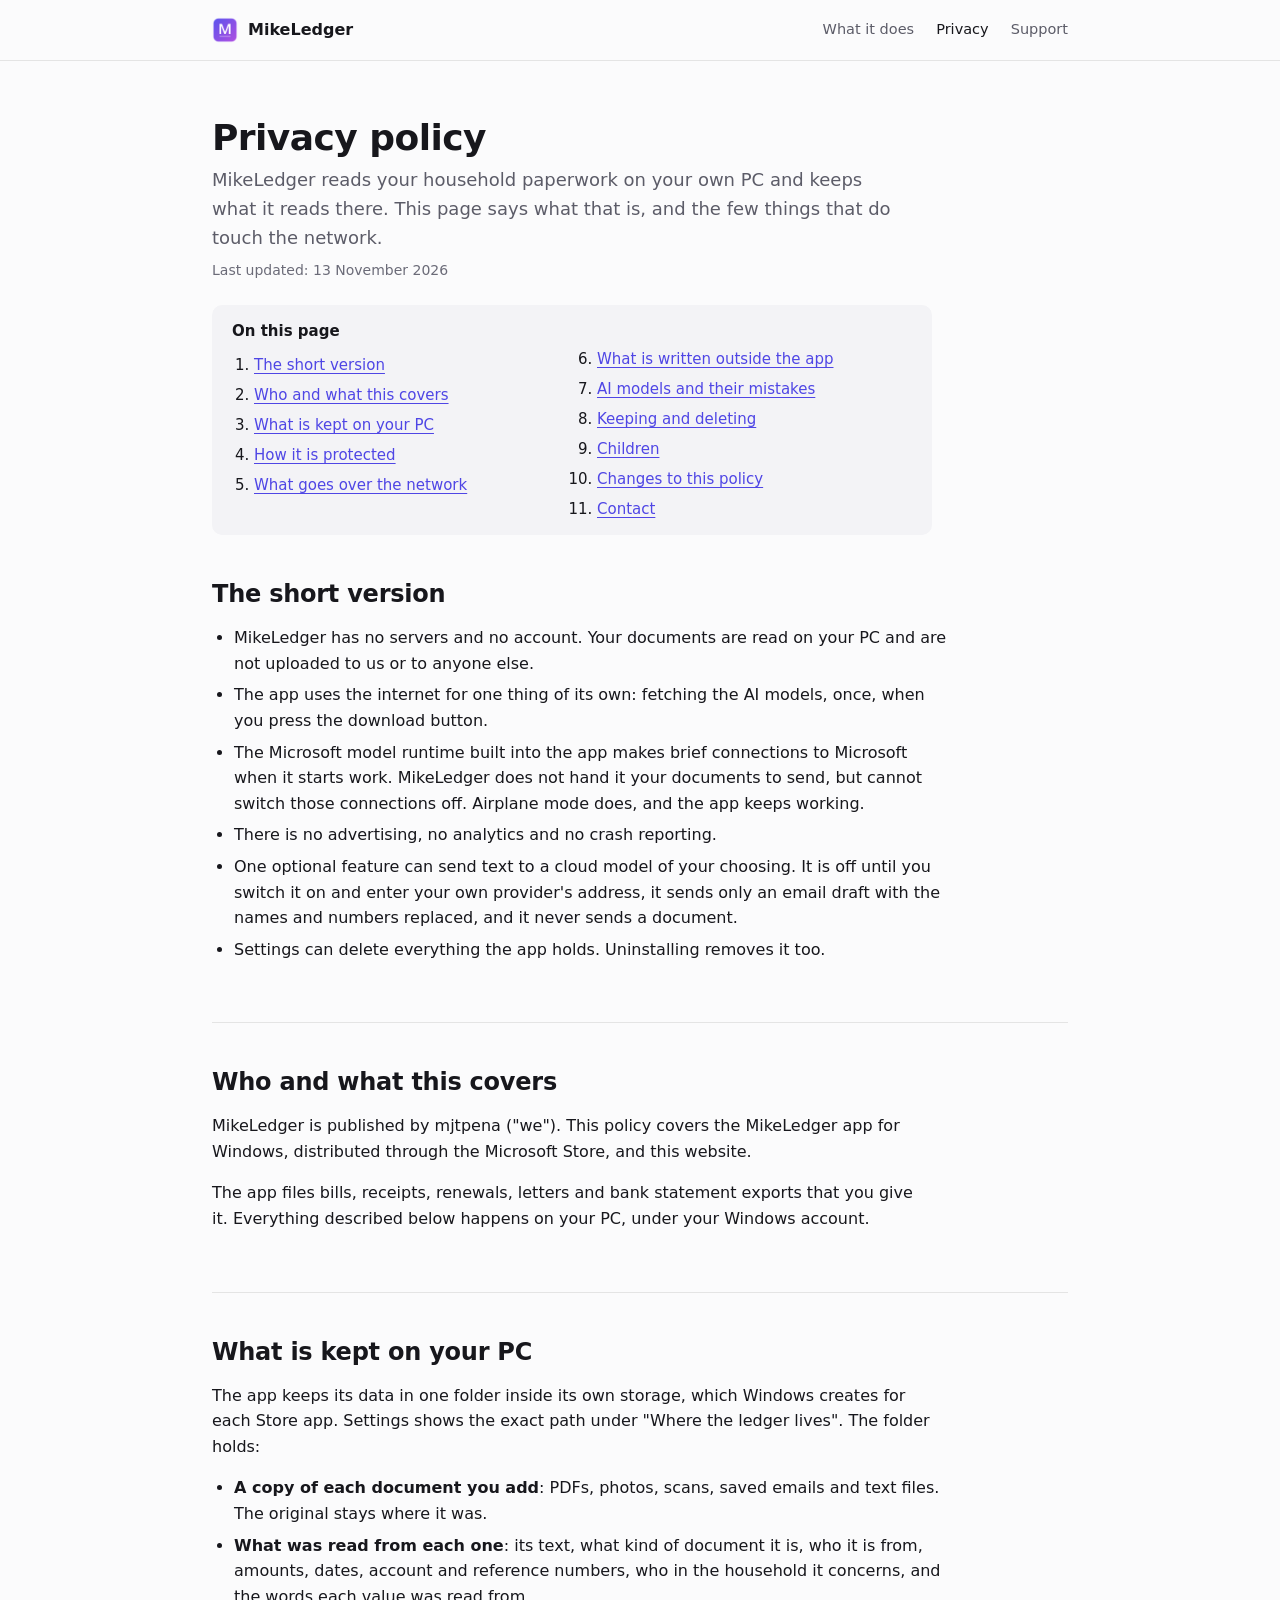
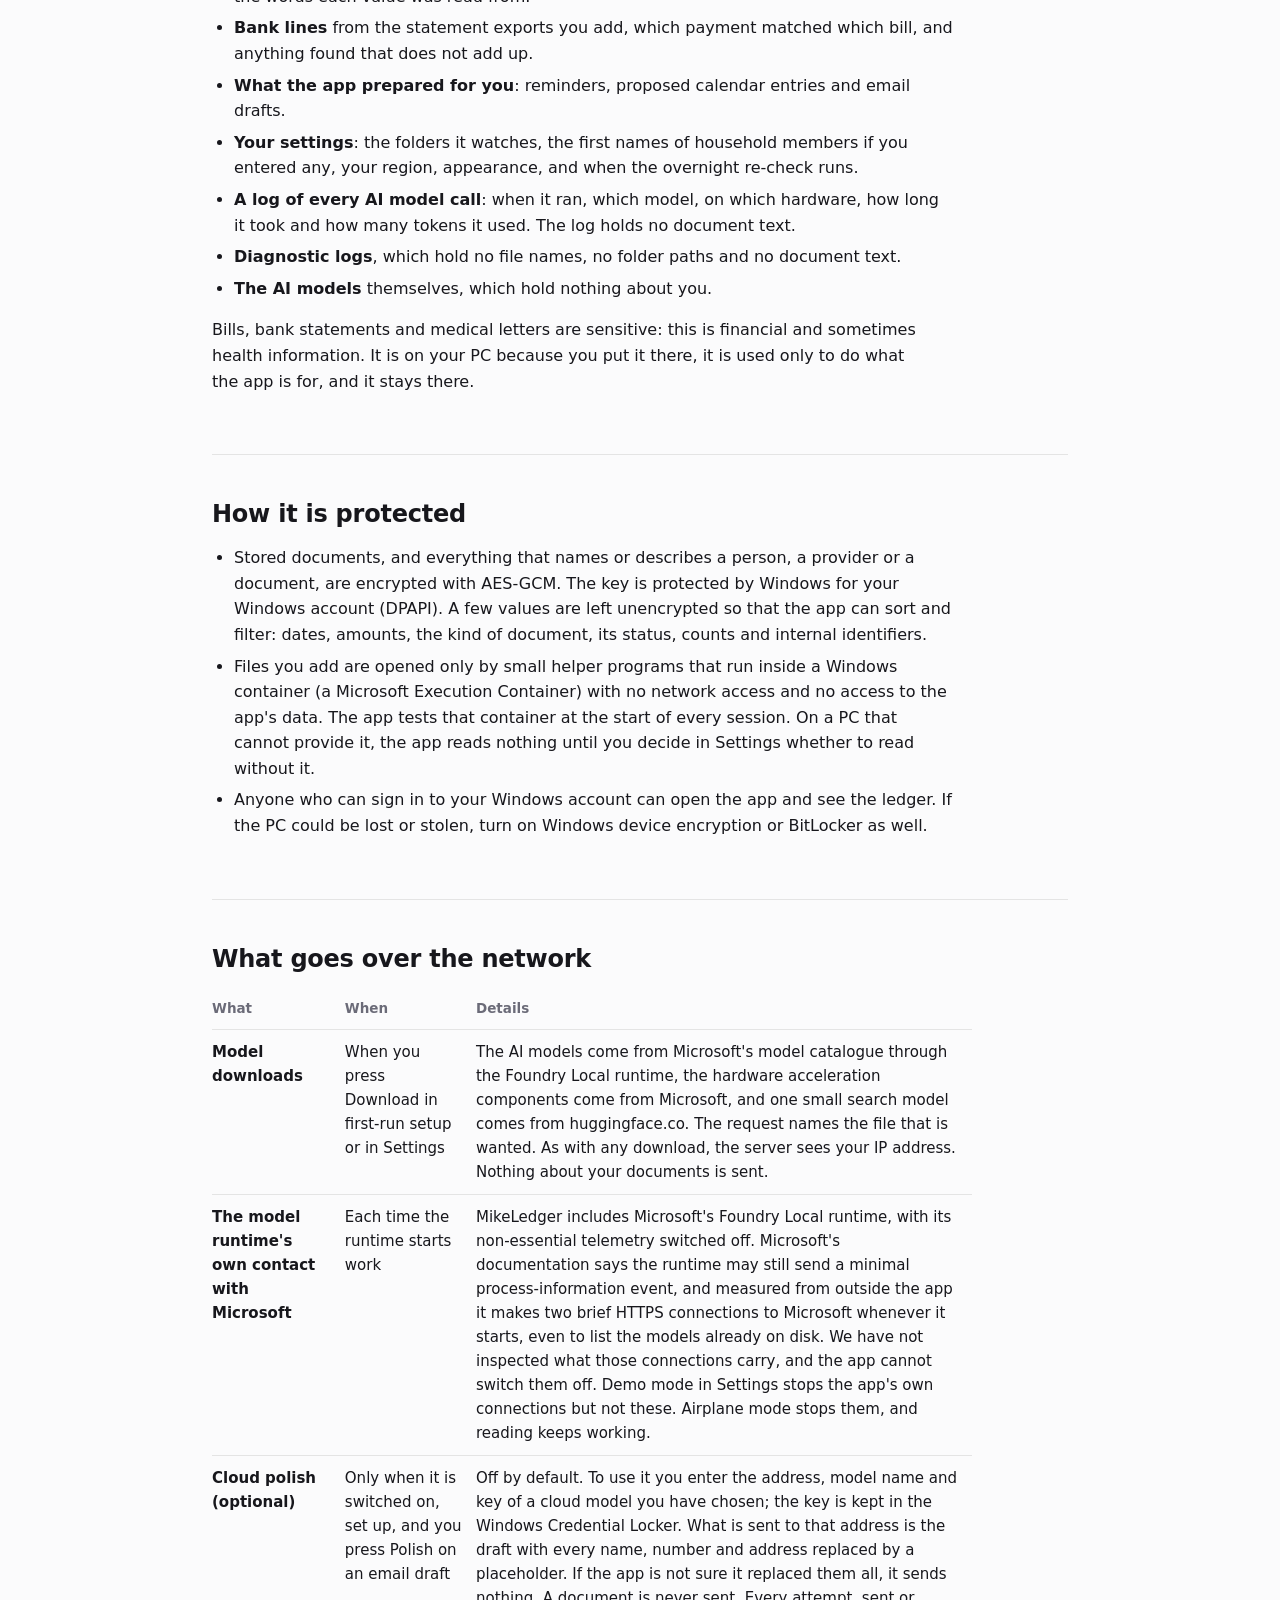
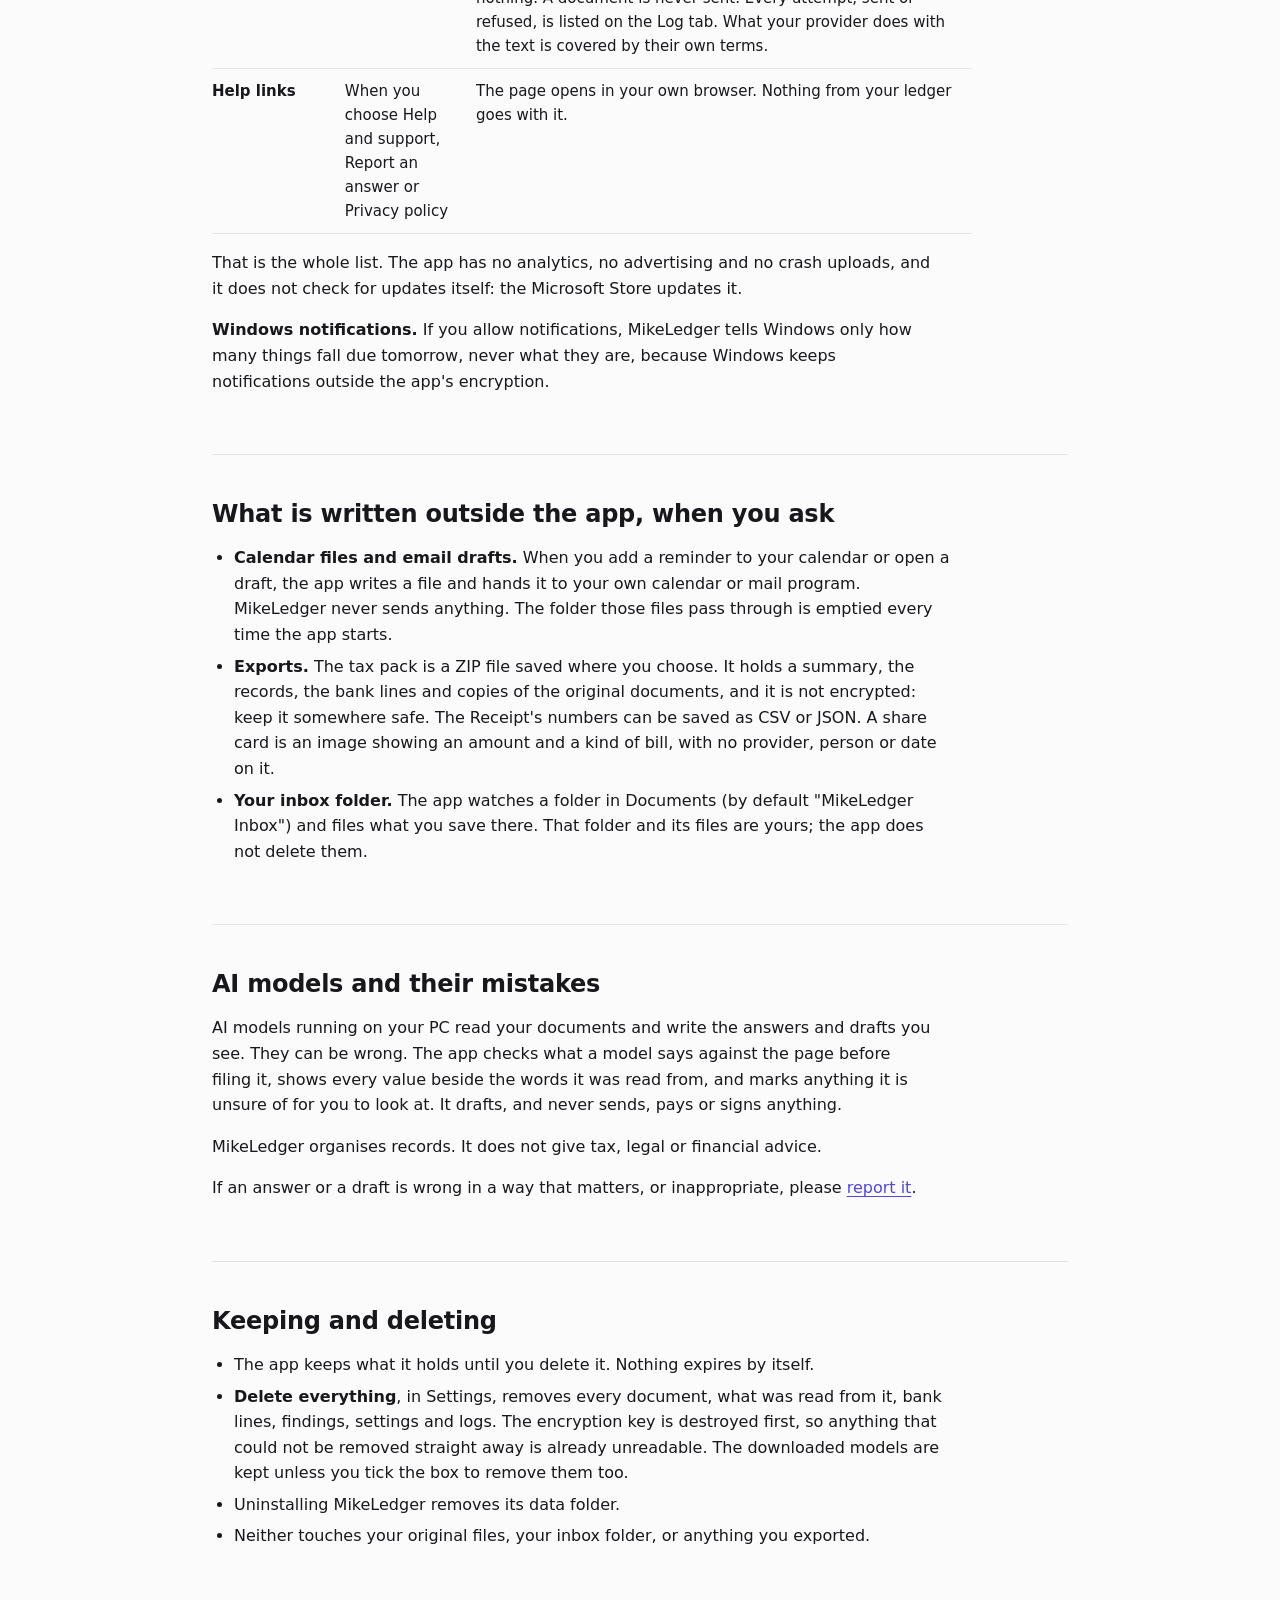
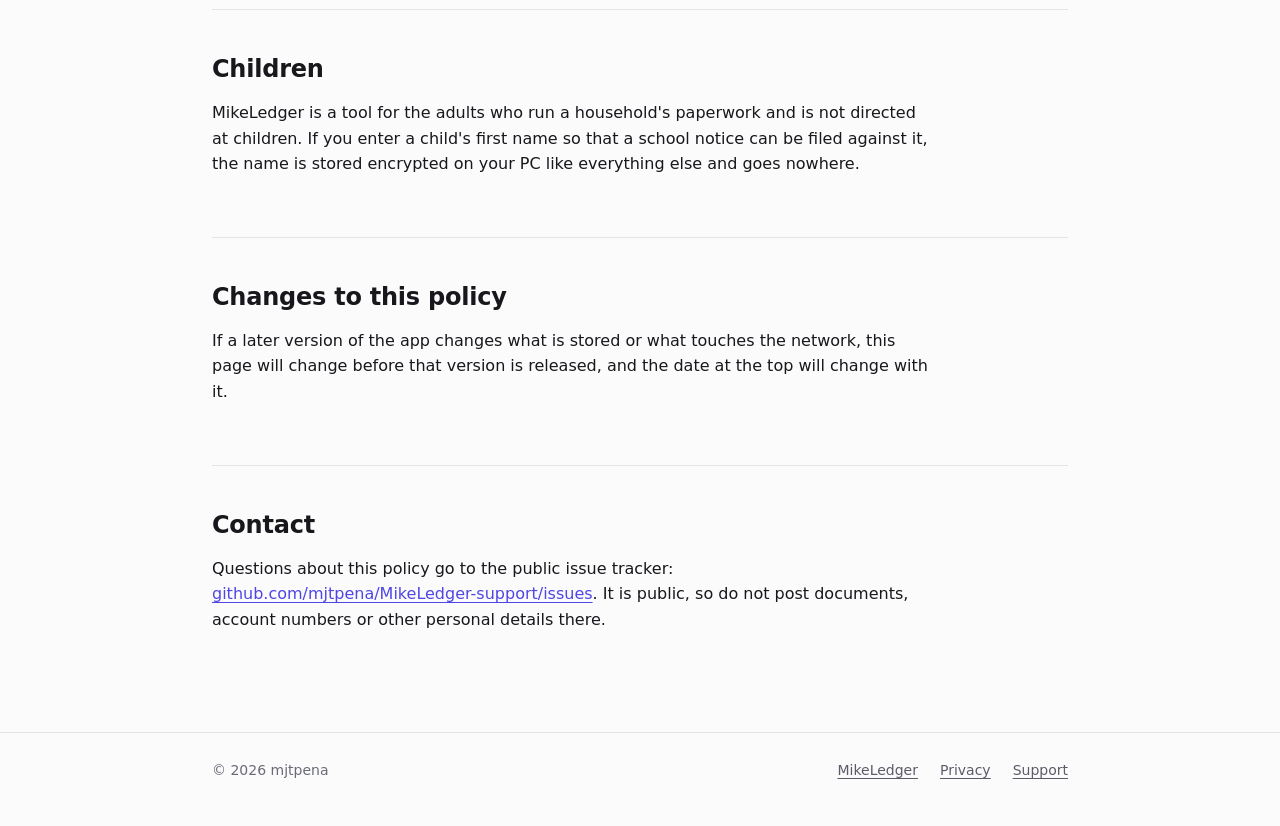
==== privacy.html @ 3f389ac1 "MikeLedger: website, privacy policy and support" ====
<!doctype html>
<html lang="en">
<head>
<meta charset="utf-8">
<meta name="viewport" content="width=device-width, initial-scale=1">
<title>Privacy policy | MikeLedger</title>
<meta name="description" content="What MikeLedger keeps on your PC, what goes over the network, and how to delete it.">
<link rel="icon" href="assets/favicon-32.png" sizes="32x32">
<link rel="stylesheet" href="styles.css">
</head>
<body>
<a class="skip" href="#main">Skip to content</a>
<header class="site">
  <div class="wrap">
    <a class="mark" href="./"><img src="assets/icon-64.png" alt="">MikeLedger</a>
    <nav class="site" aria-label="Site">
      <a href="./#what">What it does</a>
      <a href="privacy.html" aria-current="page">Privacy</a>
      <a href="support.html">Support</a>
    </nav>
  </div>
</header>

<main id="main" class="wrap">
  <h1 class="page">Privacy policy</h1>
  <p class="sub">MikeLedger reads your household paperwork on your own PC and keeps what it reads there. This page says what that is, and the few things that do touch the network.</p>
  <p class="dated">Last updated: 13 November 2026</p>

  <nav class="toc" aria-label="On this page">
    <strong>On this page</strong>
    <ol>
      <li><a href="#short">The short version</a></li>
      <li><a href="#covers">Who and what this covers</a></li>
      <li><a href="#stored">What is kept on your PC</a></li>
      <li><a href="#protected">How it is protected</a></li>
      <li><a href="#network">What goes over the network</a></li>
      <li><a href="#outside">What is written outside the app</a></li>
      <li><a href="#ai">AI models and their mistakes</a></li>
      <li><a href="#delete">Keeping and deleting</a></li>
      <li><a href="#children">Children</a></li>
      <li><a href="#changes">Changes to this policy</a></li>
      <li><a href="#contact">Contact</a></li>
    </ol>
  </nav>

  <section id="short">
    <h2>The short version</h2>
    <ul>
      <li>MikeLedger has no servers and no account. Your documents are read on your PC and are not uploaded to us or to anyone else.</li>
      <li>The app uses the internet for one thing of its own: fetching the AI models, once, when you press the download button.</li>
      <li>The Microsoft model runtime built into the app makes brief connections to Microsoft when it starts work. MikeLedger does not hand it your documents to send, but cannot switch those connections off. Airplane mode does, and the app keeps working.</li>
      <li>There is no advertising, no analytics and no crash reporting.</li>
      <li>One optional feature can send text to a cloud model of your choosing. It is off until you switch it on and enter your own provider's address, it sends only an email draft with the names and numbers replaced, and it never sends a document.</li>
      <li>Settings can delete everything the app holds. Uninstalling removes it too.</li>
    </ul>
  </section>

  <section id="covers">
    <h2>Who and what this covers</h2>
    <p>MikeLedger is published by mjtpena ("we"). This policy covers the MikeLedger app for Windows, distributed through the Microsoft Store, and this website.</p>
    <p>The app files bills, receipts, renewals, letters and bank statement exports that you give it. Everything described below happens on your PC, under your Windows account.</p>
  </section>

  <section id="stored">
    <h2>What is kept on your PC</h2>
    <p>The app keeps its data in one folder inside its own storage, which Windows creates for each Store app. Settings shows the exact path under "Where the ledger lives". The folder holds:</p>
    <ul>
      <li><strong>A copy of each document you add</strong>: PDFs, photos, scans, saved emails and text files. The original stays where it was.</li>
      <li><strong>What was read from each one</strong>: its text, what kind of document it is, who it is from, amounts, dates, account and reference numbers, who in the household it concerns, and the words each value was read from.</li>
      <li><strong>Bank lines</strong> from the statement exports you add, which payment matched which bill, and anything found that does not add up.</li>
      <li><strong>What the app prepared for you</strong>: reminders, proposed calendar entries and email drafts.</li>
      <li><strong>Your settings</strong>: the folders it watches, the first names of household members if you entered any, your region, appearance, and when the overnight re-check runs.</li>
      <li><strong>A log of every AI model call</strong>: when it ran, which model, on which hardware, how long it took and how many tokens it used. The log holds no document text.</li>
      <li><strong>Diagnostic logs</strong>, which hold no file names, no folder paths and no document text.</li>
      <li><strong>The AI models</strong> themselves, which hold nothing about you.</li>
    </ul>
    <p>Bills, bank statements and medical letters are sensitive: this is financial and sometimes health information. It is on your PC because you put it there, it is used only to do what the app is for, and it stays there.</p>
  </section>

  <section id="protected">
    <h2>How it is protected</h2>
    <ul>
      <li>Stored documents, and everything that names or describes a person, a provider or a document, are encrypted with AES-GCM. The key is protected by Windows for your Windows account (DPAPI). A few values are left unencrypted so that the app can sort and filter: dates, amounts, the kind of document, its status, counts and internal identifiers.</li>
      <li>Files you add are opened only by small helper programs that run inside a Windows container (a Microsoft Execution Container) with no network access and no access to the app's data. The app tests that container at the start of every session. On a PC that cannot provide it, the app reads nothing until you decide in Settings whether to read without it.</li>
      <li>Anyone who can sign in to your Windows account can open the app and see the ledger. If the PC could be lost or stolen, turn on Windows device encryption or BitLocker as well.</li>
    </ul>
  </section>

  <section id="network">
    <h2>What goes over the network</h2>
    <table>
      <thead><tr><th>What</th><th>When</th><th>Details</th></tr></thead>
      <tbody>
        <tr>
          <td class="wrap-ok">Model downloads</td>
          <td class="wrap-ok">When you press Download in first-run setup or in Settings</td>
          <td class="wrap-ok">The AI models come from Microsoft's model catalogue through the Foundry Local runtime, the hardware acceleration components come from Microsoft, and one small search model comes from huggingface.co. The request names the file that is wanted. As with any download, the server sees your IP address. Nothing about your documents is sent.</td>
        </tr>
        <tr>
          <td class="wrap-ok">The model runtime's own contact with Microsoft</td>
          <td class="wrap-ok">Each time the runtime starts work</td>
          <td class="wrap-ok">MikeLedger includes Microsoft's Foundry Local runtime, with its non-essential telemetry switched off. Microsoft's documentation says the runtime may still send a minimal process-information event, and measured from outside the app it makes two brief HTTPS connections to Microsoft whenever it starts, even to list the models already on disk. We have not inspected what those connections carry, and the app cannot switch them off. Demo mode in Settings stops the app's own connections but not these. Airplane mode stops them, and reading keeps working.</td>
        </tr>
        <tr>
          <td class="wrap-ok">Cloud polish (optional)</td>
          <td class="wrap-ok">Only when it is switched on, set up, and you press Polish on an email draft</td>
          <td class="wrap-ok">Off by default. To use it you enter the address, model name and key of a cloud model you have chosen; the key is kept in the Windows Credential Locker. What is sent to that address is the draft with every name, number and address replaced by a placeholder. If the app is not sure it replaced them all, it sends nothing. A document is never sent. Every attempt, sent or refused, is listed on the Log tab. What your provider does with the text is covered by their own terms.</td>
        </tr>
        <tr>
          <td class="wrap-ok">Help links</td>
          <td class="wrap-ok">When you choose Help and support, Report an answer or Privacy policy</td>
          <td class="wrap-ok">The page opens in your own browser. Nothing from your ledger goes with it.</td>
        </tr>
      </tbody>
    </table>
    <p>That is the whole list. The app has no analytics, no advertising and no crash uploads, and it does not check for updates itself: the Microsoft Store updates it.</p>
    <p><strong>Windows notifications.</strong> If you allow notifications, MikeLedger tells Windows only how many things fall due tomorrow, never what they are, because Windows keeps notifications outside the app's encryption.</p>
  </section>

  <section id="outside">
    <h2>What is written outside the app, when you ask</h2>
    <ul>
      <li><strong>Calendar files and email drafts.</strong> When you add a reminder to your calendar or open a draft, the app writes a file and hands it to your own calendar or mail program. MikeLedger never sends anything. The folder those files pass through is emptied every time the app starts.</li>
      <li><strong>Exports.</strong> The tax pack is a ZIP file saved where you choose. It holds a summary, the records, the bank lines and copies of the original documents, and it is not encrypted: keep it somewhere safe. The Receipt's numbers can be saved as CSV or JSON. A share card is an image showing an amount and a kind of bill, with no provider, person or date on it.</li>
      <li><strong>Your inbox folder.</strong> The app watches a folder in Documents (by default "MikeLedger Inbox") and files what you save there. That folder and its files are yours; the app does not delete them.</li>
    </ul>
  </section>

  <section id="ai">
    <h2>AI models and their mistakes</h2>
    <p>AI models running on your PC read your documents and write the answers and drafts you see. They can be wrong. The app checks what a model says against the page before filing it, shows every value beside the words it was read from, and marks anything it is unsure of for you to look at. It drafts, and never sends, pays or signs anything.</p>
    <p>MikeLedger organises records. It does not give tax, legal or financial advice.</p>
    <p>If an answer or a draft is wrong in a way that matters, or inappropriate, please <a href="support.html#report">report it</a>.</p>
  </section>

  <section id="delete">
    <h2>Keeping and deleting</h2>
    <ul>
      <li>The app keeps what it holds until you delete it. Nothing expires by itself.</li>
      <li><strong>Delete everything</strong>, in Settings, removes every document, what was read from it, bank lines, findings, settings and logs. The encryption key is destroyed first, so anything that could not be removed straight away is already unreadable. The downloaded models are kept unless you tick the box to remove them too.</li>
      <li>Uninstalling MikeLedger removes its data folder.</li>
      <li>Neither touches your original files, your inbox folder, or anything you exported.</li>
    </ul>
  </section>

  <section id="children">
    <h2>Children</h2>
    <p>MikeLedger is a tool for the adults who run a household's paperwork and is not directed at children. If you enter a child's first name so that a school notice can be filed against it, the name is stored encrypted on your PC like everything else and goes nowhere.</p>
  </section>

  <section id="changes">
    <h2>Changes to this policy</h2>
    <p>If a later version of the app changes what is stored or what touches the network, this page will change before that version is released, and the date at the top will change with it.</p>
  </section>

  <section id="contact">
    <h2>Contact</h2>
    <p>Questions about this policy go to the public issue tracker: <a href="https://github.com/mjtpena/MikeLedger-support/issues">github.com/mjtpena/MikeLedger-support/issues</a>. It is public, so do not post documents, account numbers or other personal details there.</p>
  </section>
</main>

<footer class="site">
  <div class="wrap">
    <span class="grow">© 2026 mjtpena</span>
    <a href="./">MikeLedger</a>
    <a href="privacy.html">Privacy</a>
    <a href="support.html">Support</a>
  </div>
</footer>
</body>
</html>
---- styles.css ----
/* MikeLedger site. One column, system type, the app's own palette. No scripts, no fonts fetched. */

:root {
  --paper: #fbfbfc;
  --raised: #ffffff;
  --sunken: #f3f3f6;
  --ink: #17171c;
  --ink-2: #5c5c68;
  --ink-3: #6b6b78;
  --rule: rgba(23, 23, 28, 0.1);
  --accent: #4f46e5;
  --brand-a: #5b54ec;
  --brand-b: #b04fe0;
  --caution-wash: #fff6dd;
  --caution-ink: #6f4a00;
}

@media (prefers-color-scheme: dark) {
  :root {
    --paper: #111114;
    --raised: #1b1b20;
    --sunken: #0a0a0c;
    --ink: #ededf2;
    --ink-2: #a3a3b0;
    --ink-3: #8c8c9a;
    --rule: rgba(237, 237, 242, 0.12);
    --accent: #a5a1ff;
    --caution-wash: #2b2412;
    --caution-ink: #e3b341;
  }
}

* { box-sizing: border-box; }

html { -webkit-text-size-adjust: 100%; scroll-behavior: smooth; }

body {
  margin: 0;
  background: var(--paper);
  color: var(--ink);
  font: 16px/1.6 "Segoe UI Variable Text", "Segoe UI", system-ui, -apple-system, "Helvetica Neue", Arial, sans-serif;
}

a { color: var(--accent); text-underline-offset: 3px; }
a:focus-visible, .button:focus-visible { outline: 2px solid var(--accent); outline-offset: 3px; border-radius: 4px; }

.skip { position: absolute; left: -999px; }
.skip:focus { left: 16px; top: 12px; background: var(--raised); padding: 8px 12px; border-radius: 6px; z-index: 2; }

.wrap { max-width: 904px; margin: 0 auto; padding: 0 24px; }

header.site { border-bottom: 1px solid var(--rule); }
header.site .wrap { display: flex; align-items: center; gap: 28px; height: 60px; }
.mark { display: flex; align-items: center; gap: 10px; font-weight: 600; color: var(--ink); text-decoration: none; }
.mark img { width: 26px; height: 26px; border-radius: 6px; }
nav.site { display: flex; gap: 22px; margin-left: auto; font-size: 14.5px; }
nav.site a { color: var(--ink-2); text-decoration: none; }
nav.site a:hover, nav.site a[aria-current="page"] { color: var(--ink); }

.hero { padding: 72px 0 40px; }
.hero h1 { font-size: clamp(34px, 6vw, 52px); line-height: 1.08; letter-spacing: -0.02em; margin: 0 0 18px; font-weight: 650; }
.hero p.lede { font-size: 19px; color: var(--ink-2); max-width: 640px; margin: 0 0 28px; }

.button {
  display: inline-block; padding: 11px 20px; border-radius: 9px; font-weight: 600; text-decoration: none;
  color: #fff; background: linear-gradient(120deg, var(--brand-a), var(--brand-b));
}
.button.quiet { background: none; color: var(--ink); border: 1px solid var(--rule); font-weight: 500; }
.soon { display: inline-block; margin-left: 14px; color: var(--ink-3); font-size: 14.5px; }

figure.shot { margin: 28px 0 0; }
figure.shot img { display: block; width: 100%; height: auto; border-radius: 12px; border: 1px solid var(--rule); }
figure.shot figcaption { color: var(--ink-3); font-size: 14px; margin-top: 8px; }

section { padding: 44px 0; border-top: 1px solid var(--rule); }
section:first-of-type { border-top: 0; }
h1.page { font-size: 36px; line-height: 1.15; letter-spacing: -0.015em; margin: 56px 0 8px; font-weight: 650; }
p.sub { color: var(--ink-2); font-size: 18px; margin: 0 0 6px; max-width: 680px; }
p.dated { color: var(--ink-3); font-size: 14px; margin: 0 0 8px; }
h2 { font-size: 24px; line-height: 1.25; letter-spacing: -0.01em; margin: 0 0 14px; font-weight: 620; }
h3 { font-size: 17px; margin: 26px 0 6px; font-weight: 620; }
p, li { max-width: 720px; }
li { margin: 6px 0; }
ul, ol { padding-left: 22px; }

.cols { display: grid; grid-template-columns: repeat(auto-fit, minmax(250px, 1fr)); gap: 26px 36px; }
.cols h3 { margin-top: 0; }
.cols p { margin: 0; color: var(--ink-2); }

.note { background: var(--caution-wash); color: var(--caution-ink); padding: 14px 18px; border-radius: 10px; max-width: 720px; }
.note p { margin: 0; }

nav.toc { background: var(--sunken); border-radius: 10px; padding: 14px 20px; max-width: 720px; margin: 24px 0 0; font-size: 15px; }
nav.toc strong { display: block; margin-bottom: 4px; }
nav.toc ol { margin: 0; columns: 2; column-gap: 28px; }

table { border-collapse: collapse; width: 100%; max-width: 760px; margin: 14px 0; font-size: 15px; }
th, td { text-align: left; vertical-align: top; padding: 10px 14px 10px 0; border-bottom: 1px solid var(--rule); }
th { color: var(--ink-3); font-weight: 600; font-size: 13.5px; }
td:first-child { white-space: nowrap; font-weight: 600; }
td.wrap-ok { white-space: normal; }

kbd {
  font: 13px/1 "Cascadia Mono", Consolas, monospace; padding: 3px 6px; border-radius: 5px;
  border: 1px solid var(--rule); background: var(--sunken);
}
code { font: 14px/1.4 "Cascadia Mono", Consolas, monospace; background: var(--sunken); padding: 1px 5px; border-radius: 4px; overflow-wrap: anywhere; }

footer.site { border-top: 1px solid var(--rule); margin-top: 40px; padding: 26px 0 44px; color: var(--ink-3); font-size: 14px; }
footer.site .wrap { display: flex; flex-wrap: wrap; gap: 8px 22px; }
footer.site a { color: var(--ink-2); }
footer.site span.grow { margin-right: auto; }

@media (max-width: 620px) {
  nav.site { gap: 14px; }
  nav.toc ol { columns: 1; }
  td:first-child { white-space: normal; }
  .hero { padding-top: 44px; }
}
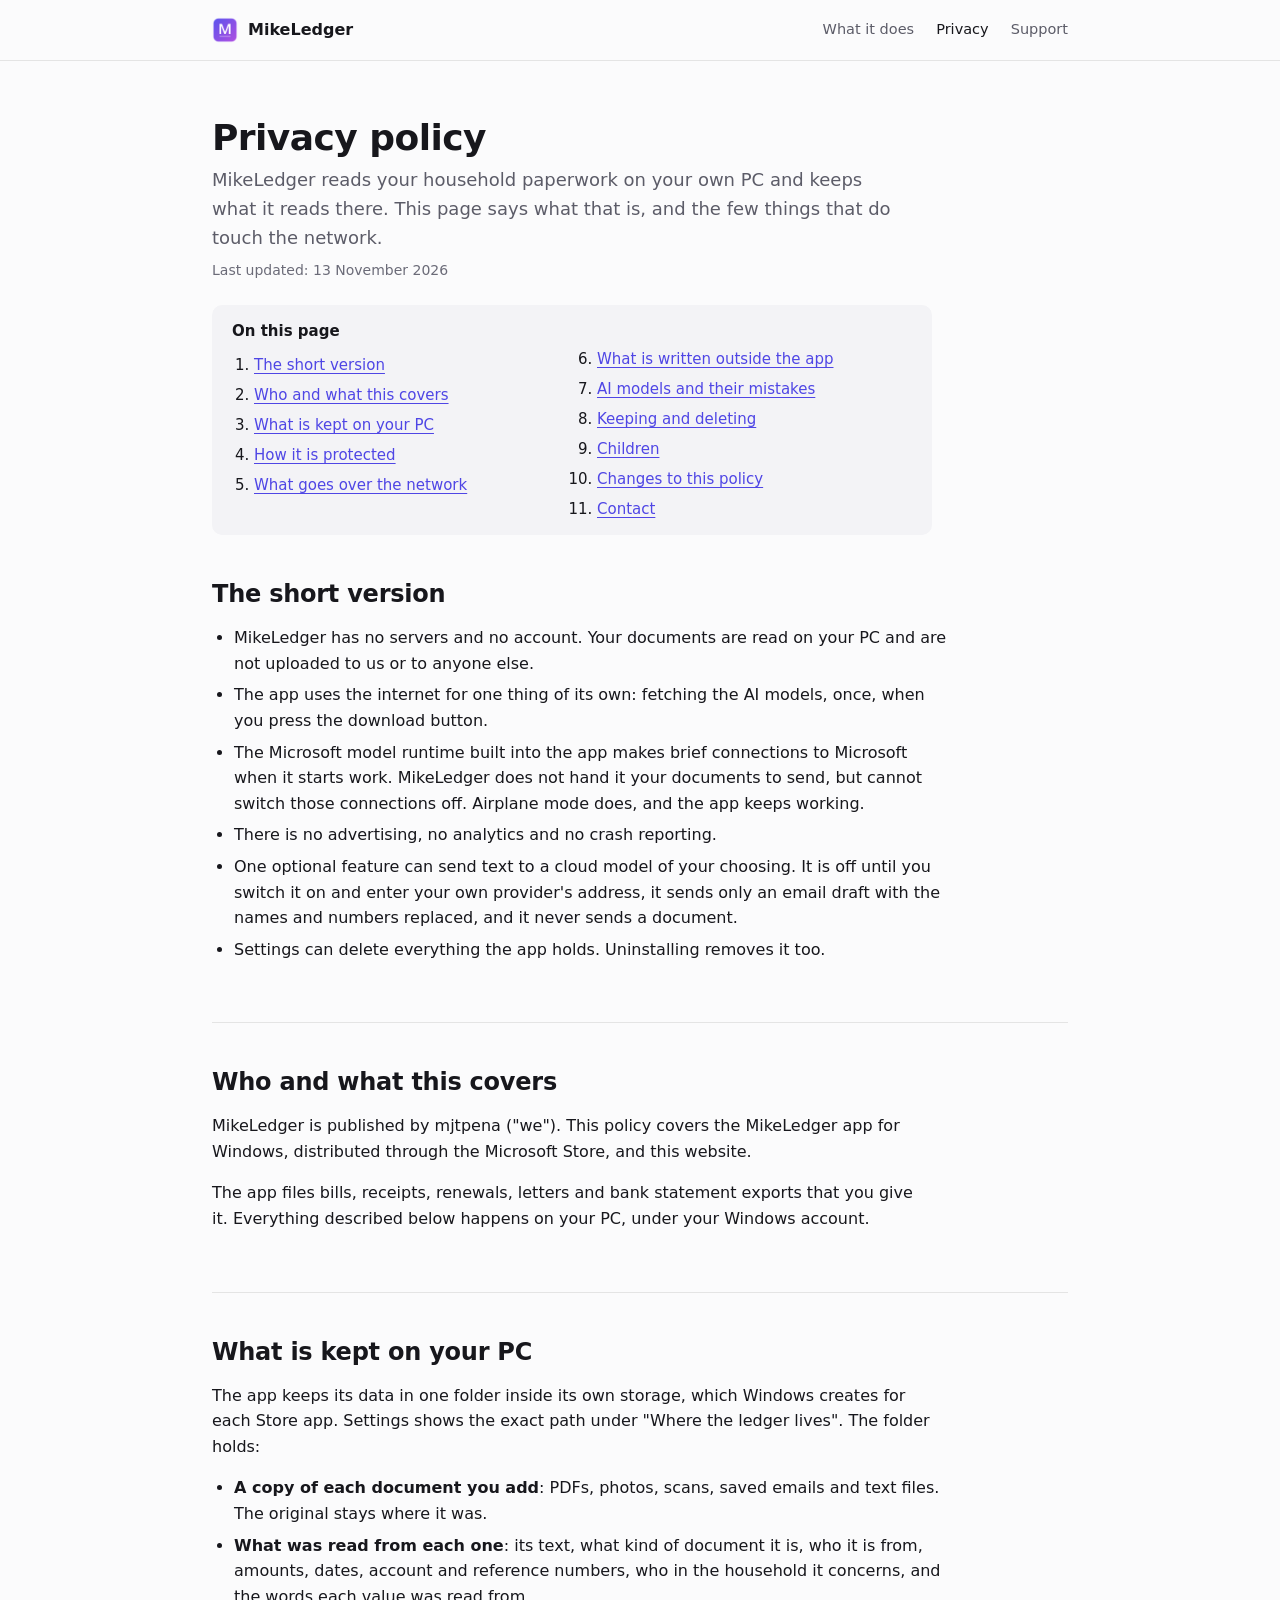
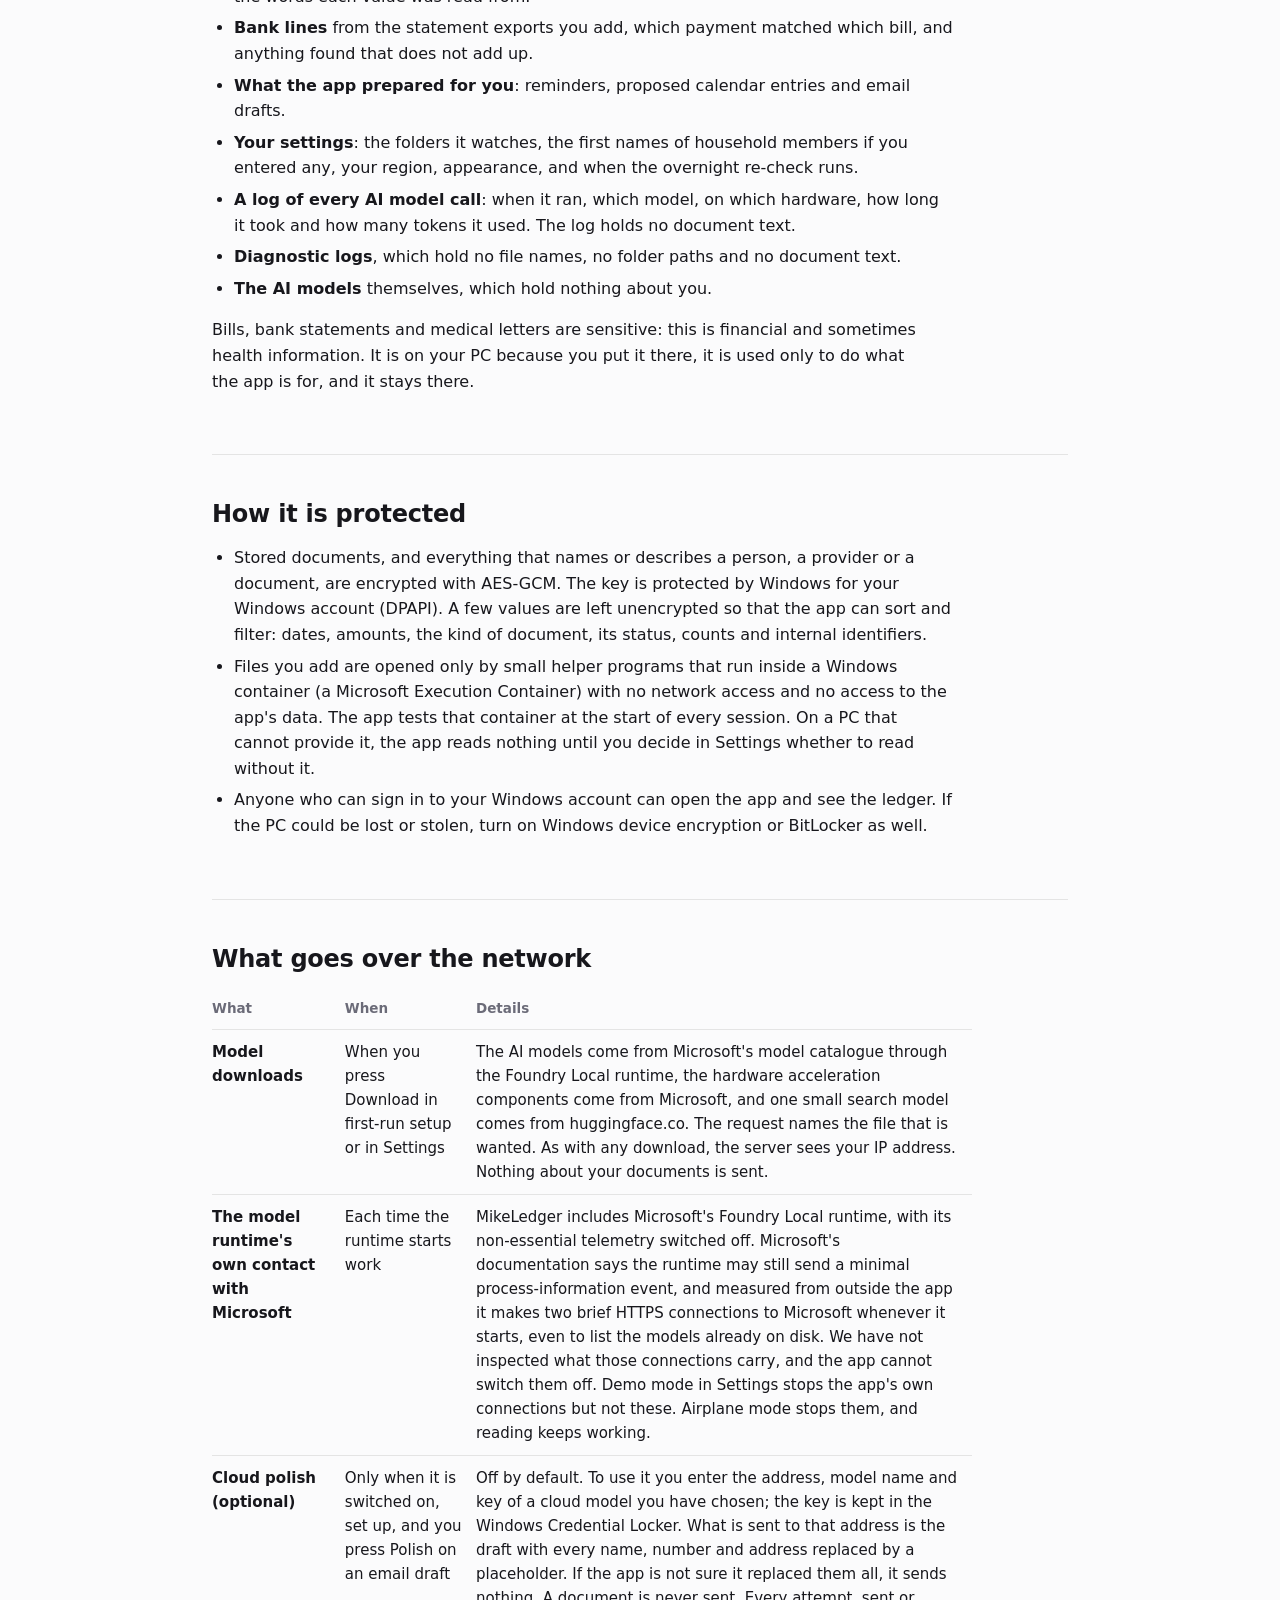
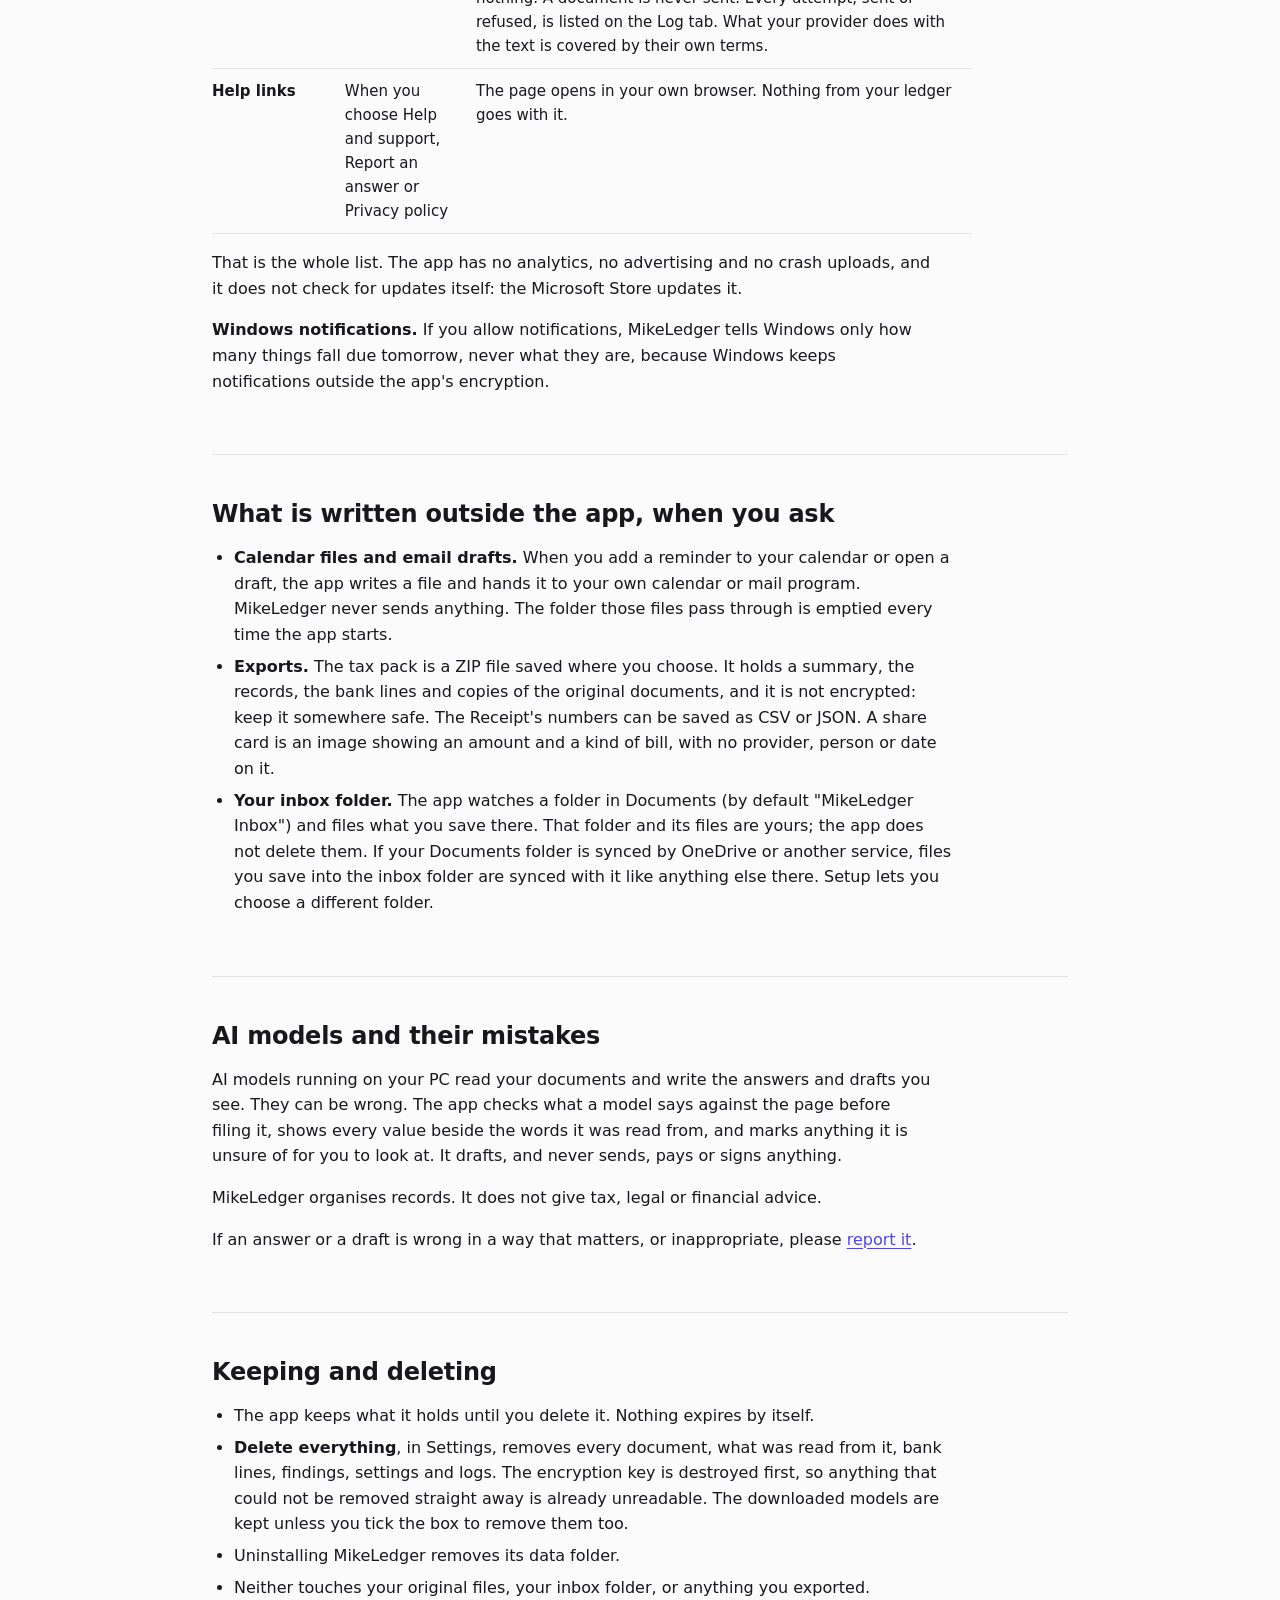
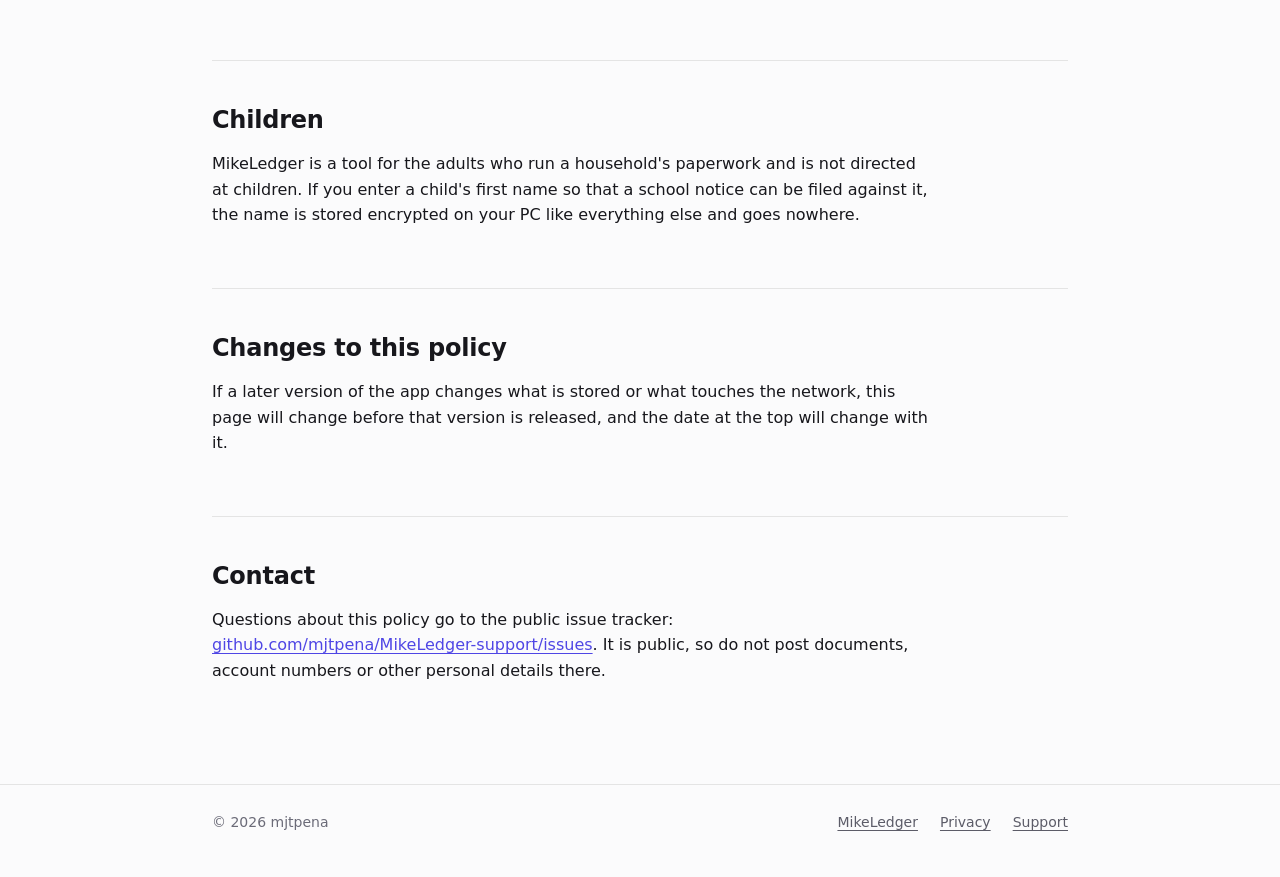
==== commit 24f74863: "Say what a synced Documents folder means for the inbox" ====
--- a/privacy.html
+++ b/privacy.html
@@ -122,7 +122,7 @@
     <ul>
       <li><strong>Calendar files and email drafts.</strong> When you add a reminder to your calendar or open a draft, the app writes a file and hands it to your own calendar or mail program. MikeLedger never sends anything. The folder those files pass through is emptied every time the app starts.</li>
       <li><strong>Exports.</strong> The tax pack is a ZIP file saved where you choose. It holds a summary, the records, the bank lines and copies of the original documents, and it is not encrypted: keep it somewhere safe. The Receipt's numbers can be saved as CSV or JSON. A share card is an image showing an amount and a kind of bill, with no provider, person or date on it.</li>
-      <li><strong>Your inbox folder.</strong> The app watches a folder in Documents (by default "MikeLedger Inbox") and files what you save there. That folder and its files are yours; the app does not delete them.</li>
+      <li><strong>Your inbox folder.</strong> The app watches a folder in Documents (by default "MikeLedger Inbox") and files what you save there. That folder and its files are yours; the app does not delete them. If your Documents folder is synced by OneDrive or another service, files you save into the inbox folder are synced with it like anything else there. Setup lets you choose a different folder.</li>
     </ul>
   </section>
 
